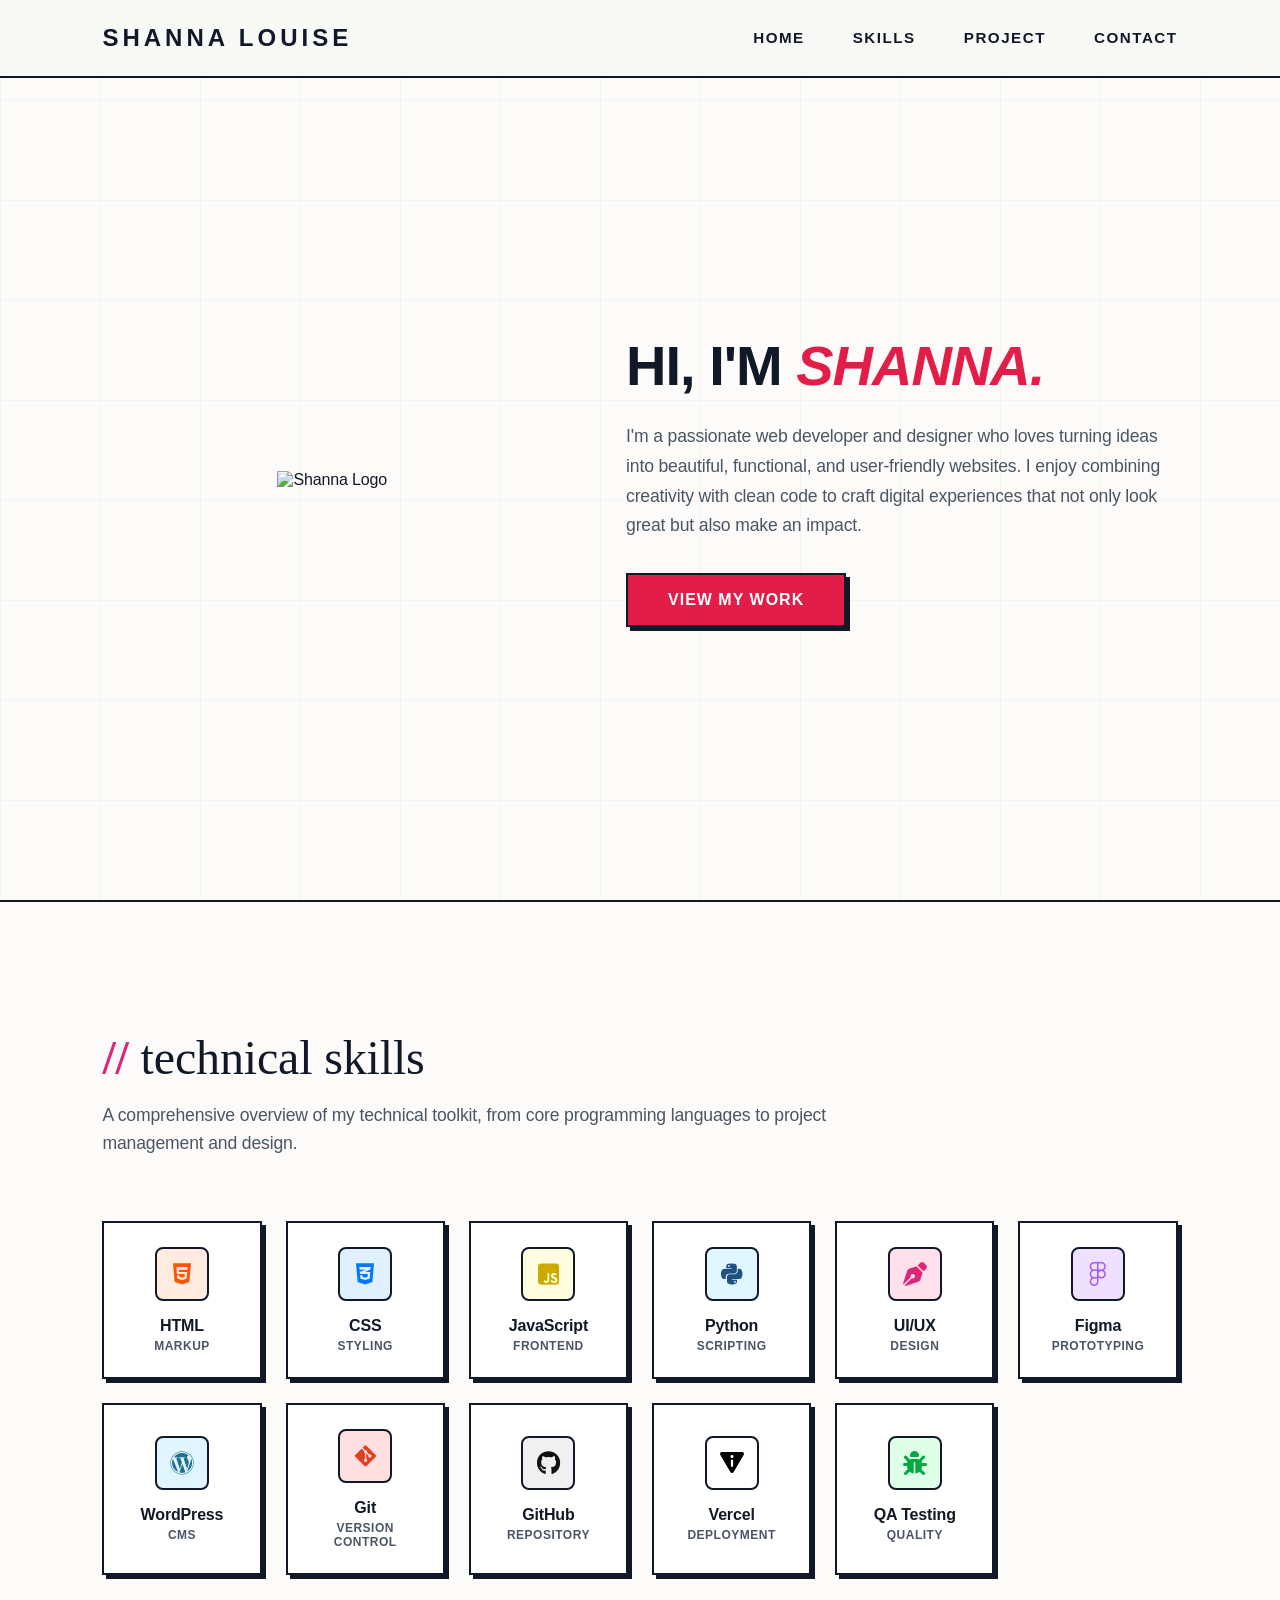
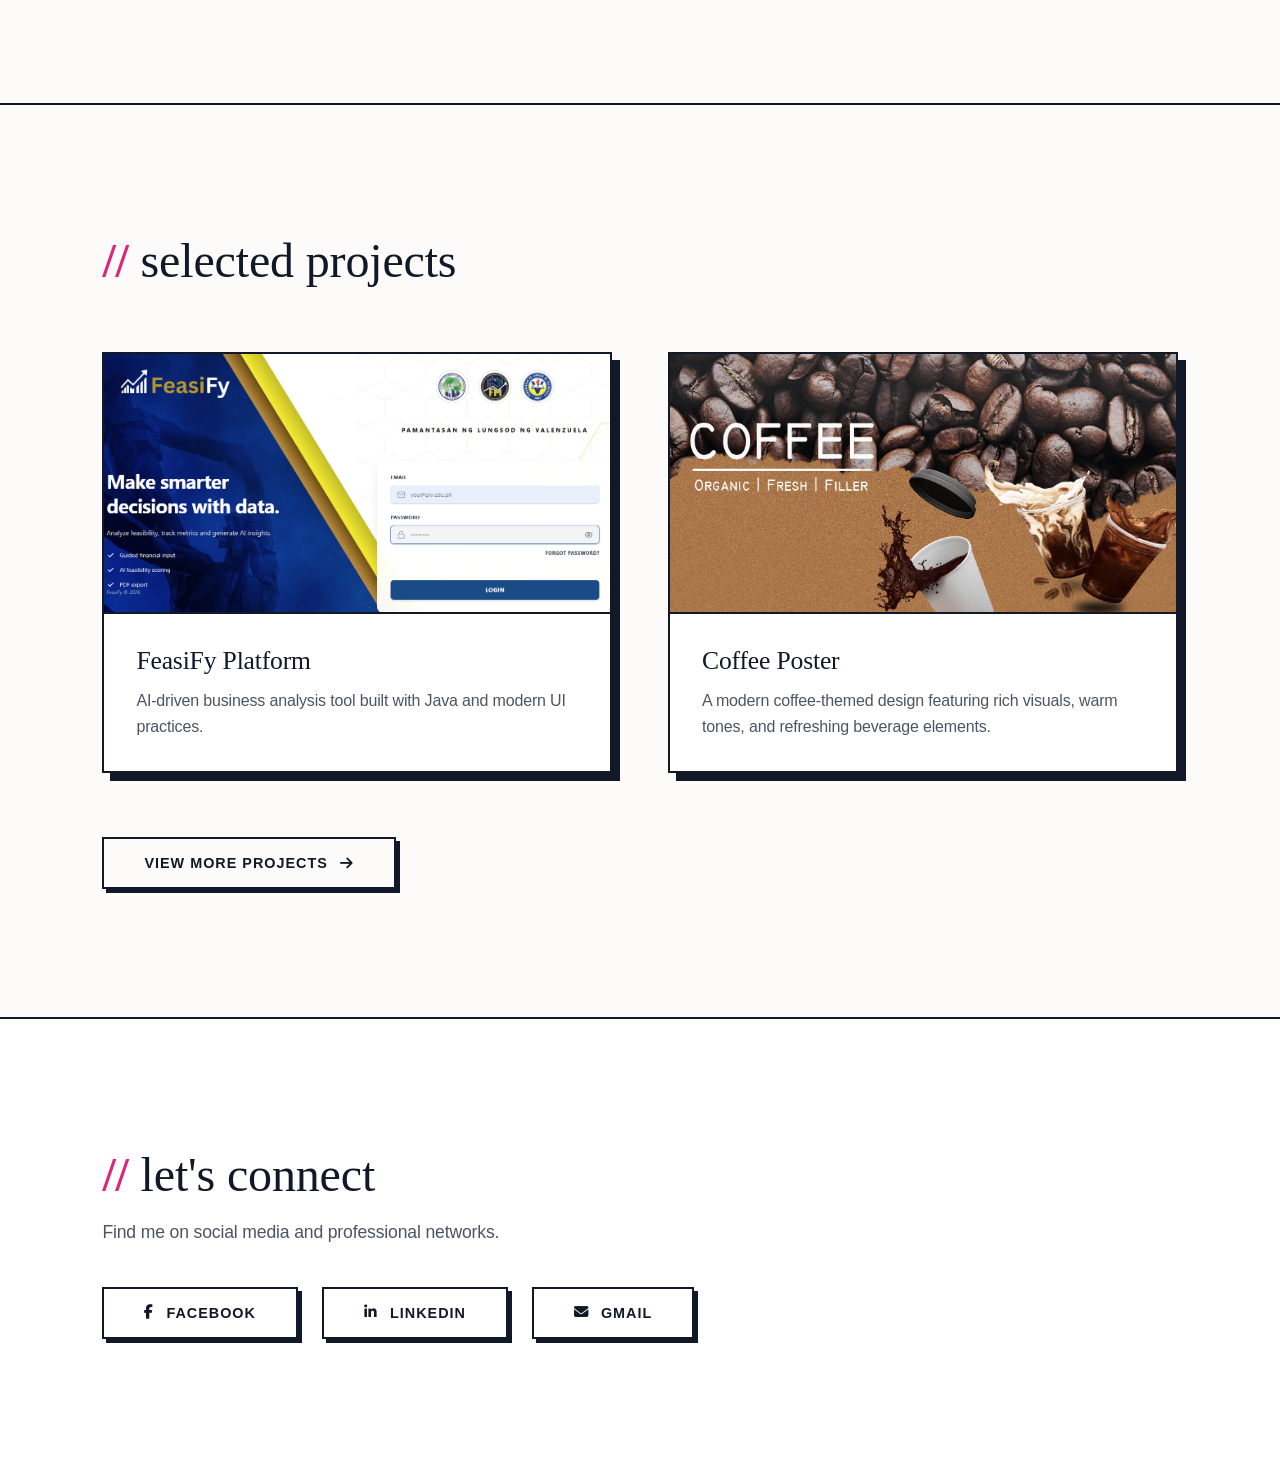
==== index.html @ c4af4985 "Initial commit of my portfolio" ====
<!DOCTYPE html>
<html lang="en">
<head>
    <meta charset="UTF-8">
    <meta name="viewport" content="width=device-width, initial-scale=1.0">
    <title>Creative Portfolio</title>
    <link rel="stylesheet" href="css/style.css">
    <link rel="stylesheet" href="https://cdnjs.cloudflare.com/ajax/libs/font-awesome/6.4.0/css/all.min.css">
</head>
<body>

    <nav class="navbar">
        <div class="logo">
            <a href="#home">
                <!-- Changed to your clean, pink text logo -->
                <span class="logo-text">SHANNA LOUISE</span>
            </a>
        </div>
        <ul class="nav-links">
            <li><a href="#home">Home</a></li>
            <li><a href="#skills">Skills</a></li>
            <li><a href="#project">Project</a></li>
            <li><a href="#contact">Contact</a></li>
        </ul>
    </nav>

    <section id="home" class="hero">
        <div class="hero-split-container">
            <!-- Left Side: Logo Element -->
            <div class="hero-left">
                <div class="brand-logo-wrapper">
                    <img src="images/logo.png" alt="Shanna Logo" class="teardrop-logo">
                </div>
            </div>

            <!-- Right Side: Text Letters and Button Group -->
            <div class="hero-right">
                <h1>HI, I'M <span class="highlight">SHANNA.</span></h1>
                <p class="hero-lead">
                    I'm a passionate web developer and designer who loves turning ideas into
                    beautiful, functional, and user-friendly websites. I enjoy combining creativity
                    with clean code to craft digital experiences that not only look great but also
                    make an impact.
                </p>
                <div class="hero-action-group">
                    <a href="#project" class="btn-main">View My Work</a>
                </div>
            </div>
        </div>
    </section>

    <section id="skills" class="skills-section">
        <div class="section-header">
            <h2>Technical Skills</h2>
            <p>A comprehensive overview of my technical toolkit, from core programming languages to project management and design.</p>
        </div>

        <div class="skills-grid">
            <div class="skill-card">
                <div class="skill-icon icon-html"><i class="fab fa-html5"></i></div>
                <h3>HTML</h3>
                <span class="skill-sub">Markup</span>
            </div>
            <div class="skill-card">
                <div class="skill-icon icon-css"><i class="fab fa-css3-alt"></i></div>
                <h3>CSS</h3>
                <span class="skill-sub">Styling</span>
            </div>
            <div class="skill-card">
                <div class="skill-icon icon-js"><i class="fab fa-js-square"></i></div>
                <h3>JavaScript</h3>
                <span class="skill-sub">Frontend</span>
            </div>
            <div class="skill-card">
                <div class="skill-icon icon-python"><i class="fab fa-python"></i></div>
                <h3>Python</h3>
                <span class="skill-sub">Scripting</span>
            </div>
            <div class="skill-card">
                <div class="skill-icon icon-uiux"><i class="fa-solid fa-pen-nib"></i></div>
                <h3>UI/UX</h3>
                <span class="skill-sub">Design</span>
            </div>
            <div class="skill-card">
                <div class="skill-icon icon-figma"><i class="fab fa-figma"></i></div>
                <h3>Figma</h3>
                <span class="skill-sub">Prototyping</span>
            </div>
            <div class="skill-card">
                <div class="skill-icon icon-wordpress"><i class="fab fa-wordpress"></i></div>
                <h3>WordPress</h3>
                <span class="skill-sub">CMS</span>
            </div>
            <div class="skill-card">
                <div class="skill-icon icon-git"><i class="fab fa-git-alt"></i></div>
                <h3>Git</h3>
                <span class="skill-sub">Version Control</span>
            </div>
            <div class="skill-card">
                <div class="skill-icon icon-github"><i class="fab fa-github"></i></div>
                <h3>GitHub</h3>
                <span class="skill-sub">Repository</span>
            </div>
            <div class="skill-card">
                <div class="skill-icon icon-vercel"><i class="fa-solid fa-triangle-exclamation" style="transform: rotate(180deg);"></i></div>
                <h3>Vercel</h3>
                <span class="skill-sub">Deployment</span>
            </div>
            <div class="skill-card">
                <div class="skill-icon icon-qa"><i class="fa-solid fa-bug"></i></div>
                <h3>QA Testing</h3>
                <span class="skill-sub">Quality</span>
            </div>
        </div>
    </section>

    <section id="project" class="portfolio-section">
        <div class="section-header">
            <h2>Selected Projects</h2>
        </div>

        <div class="grid">
            <div class="card">
                <div class="card-img" style="background-image: url('Images/Feasify-Web.png');"></div>
                <div class="card-info">
                    <h3>FeasiFy Platform</h3>
                    <p>AI-driven business analysis tool built with Java and modern UI practices.</p>
                </div>
            </div>
            <div class="card">
                <div class="card-img" style="background-image: url('Images/Hilario_CoffeePoster.jpg');"></div>
                <div class="card-info">
                    <h3>Coffee Poster</h3>
                    <p>A modern coffee-themed design featuring rich visuals, warm tones, and refreshing beverage elements.</p>
                </div>
            </div>
        </div>

        <div class="portfolio-action">
            <a href="projects.html" class="btn-outline" target="_blank">View More Projects <i class="fa-solid fa-arrow-right"></i></a>
        </div>
    </section>

    <section id="contact" class="connect-section">
        <div class="section-header">
            <h2>Let's Connect</h2>
            <p>Find me on social media and professional networks.</p>
        </div>
        <div class="social-links">
            <a href="https://www.facebook.com/louise.hilario.03/" target="_blank" class="social-btn facebook">
                <i class="fab fa-facebook-f"></i> Facebook
            </a>
            <a href="https://www.linkedin.com/in/shanna-louise-hilario-903343402?utm_source=share_via&utm_content=profile&utm_medium=member_android" target="_blank" class="social-btn linkedin">
                <i class="fab fa-linkedin-in"></i> LinkedIn
            </a>
            <a href="mailto:louisehilario04@gmail.com" class="social-btn gmail">
                <i class="fa-solid fa-envelope"></i> Gmail
            </a>
        </div>
    </section>

    <script src="js/script.js"></script>
</body>
</html>
---- css/style.css ----
/* ==========================================================================
   1. GLOBAL RESET & DESIGN VARIABLES
   ========================================================================== */
:root {
    --bg-color: #fcfbfa; /* Elegant, premium gallery museum white */
    --card-bg: #ffffff; /* Pure paper white */
    --border-color: #111827; /* High-contrast crisp structural lines */
    --accent-color: #db2777; /* Unified vibrant pink */
    --accent-glow: rgba(219, 39, 119, 0.15);
    --text-main: #111827; /* Deep obsidian black */
    --text-muted: #4b5563; /* Editorial slate gray */
}

* {
    margin: 0;
    padding: 0;
    box-sizing: border-box;
    scroll-behavior: smooth;
}

body {
    background-color: var(--bg-color);
    color: var(--text-main);
    font-family: 'Segoe UI', Tahoma, Geneva, Verdana, sans-serif;
    overflow-x: hidden;
    letter-spacing: -0.01em;
}

/* Custom Selection Highlight */
::selection {
    background: var(--accent-color);
    color: #ffffff;
}

/* ==========================================================================
   2. NAVIGATION BAR (Minimal Stark Layout)
   ========================================================================== */
.navbar {
    display: flex;
    justify-content: space-between;
    align-items: center;
    padding: 1.5rem 8%;
    position: fixed;
    width: 100%;
    top: 0;
    z-index: 1000;
    background: rgba(252, 251, 250, 0.85);
    backdrop-filter: blur(20px);
    border-bottom: 2px solid var(--border-color);
}

    .navbar .logo {
        display: flex;
        align-items: center;
    }

        .navbar .logo a {
            text-decoration: none;
        }

.logo-text {
    color: var(--text-main);
    font-size: 1.5rem;
    font-weight: 900;
    letter-spacing: 4px;
    text-transform: uppercase;
    position: relative;
    transition: color 0.3s ease;
}

    .logo-text:hover {
        color: var(--accent-color);
    }

.nav-links {
    display: flex;
    list-style: none;
    gap: 3rem;
}

    .nav-links a {
        color: var(--text-main);
        text-decoration: none;
        font-weight: 600;
        font-size: 0.95rem;
        text-transform: uppercase;
        letter-spacing: 1.5px;
        position: relative;
        padding-bottom: 4px;
    }

        /* Architectural bottom line animation */
        .nav-links a::after {
            content: '';
            position: absolute;
            bottom: 0;
            left: 0;
            width: 0;
            height: 2px;
            background-color: var(--accent-color);
            transition: width 0.3s cubic-bezier(0.25, 1, 0.5, 1);
        }

        .nav-links a:hover::after {
            width: 100%;
        }

/* ==========================================================================
   3. HERO SECTION (Side-by-Side Split Layout Overhaul)
   ========================================================================== */
.hero {
    min-height: 100vh;
    display: flex;
    align-items: center;
    justify-content: center;
    padding: 140px 8% 80px 8%;
    position: relative;
    background-image: linear-gradient(to right, rgba(17, 24, 39, 0.03) 1px, transparent 1px), linear-gradient(to bottom, rgba(17, 24, 39, 0.03) 1px, transparent 1px);
    background-size: 100px 100px;
}

/* Flex container splitting left and right sections evenly */
.hero-split-container {
    display: grid;
    grid-template-columns: 1fr 1.2fr; /* Left side slightly narrower than text side */
    gap: 4rem;
    align-items: center;
    width: 100%;
    max-width: 1200px;
    z-index: 5;
}

/* Left Column Styling (Logo Container) */
.hero-left {
    display: flex;
    justify-content: center;
    align-items: center;
}

.brand-logo-wrapper {
    position: relative;
    display: inline-block;
}

/* Keeps your teardrop logo safe and structured */
.teardrop-logo {
    max-width: 280px;
    width: 100%;
    height: auto;
    display: block;
}

/* Right Column Styling (Letters & Content alignment) */
.hero-right {
    display: flex;
    flex-direction: column;
    align-items: flex-start; /* Aligns all text and buttons to the left */
    text-align: left;
}

    .hero-right h1 {
        font-size: 3.5rem;
        font-weight: 700;
        letter-spacing: -1px;
        margin-bottom: 1.5rem;
        color: var(--text-main);
    }

    .hero-right .highlight {
        color: #e11d48; /* Your beautiful deep pink signature color accent */
        font-style: italic;
    }

    .hero-right .hero-lead {
        color: var(--text-muted);
        font-size: 1.1rem;
        line-height: 1.7;
        margin-bottom: 2rem;
        max-width: 540px; /* Prevents long sentences from stretching too wide */
    }

/* Button Group Setup */
.hero-action-group {
    display: flex;
    gap: 1rem;
}

.btn-main {
    display: inline-block;
    background-color: #e11d48;
    color: #ffffff;
    font-weight: 700;
    text-transform: uppercase;
    letter-spacing: 1px;
    padding: 1rem 2.5rem;
    border: 2px solid var(--border-color);
    text-decoration: none;
    box-shadow: 4px 4px 0px var(--border-color);
    transition: all 0.2s ease;
}

    .btn-main:hover {
        transform: translate(-3px, -3px);
        box-shadow: 7px 7px 0px var(--border-color);
    }

/* Responsive adjustment for mobile screen sizes */
@media (max-width: 868px) {
    .hero-split-container {
        grid-template-columns: 1fr; /* Stacks vertically back to standard layout on mobile */
        gap: 2.5rem;
    }

    .hero-right {
        align-items: center;
        text-align: center;
    }

        .hero-right .hero-lead {
            margin-left: auto;
            margin-right: auto;
        }
}

/* ==========================================================================
   4. SKILLS GRID (Stark Interactive Cards)
   ========================================================================== */
.skills-section, .portfolio-section, .connect-section {
    padding: 8rem 8%;
    border-top: 2px solid var(--border-color);
}

.section-header {
    text-align: left; /* Shifted to clean left layout to break ordinary centering patterns */
    max-width: 800px;
    margin-bottom: 4rem;
    position: relative;
}

    .section-header h2 {
        font-family: 'Georgia', 'Times New Roman', serif;
        font-size: 3rem;
        font-weight: 400;
        margin-bottom: 1rem;
        color: var(--text-main);
        text-transform: lowercase; /* Artistic subversion */
    }

        .section-header h2::before {
            content: '// ';
            color: var(--accent-color);
            font-weight: 700;
        }

    .section-header p {
        font-size: 1.1rem;
        color: var(--text-muted);
        line-height: 1.6;
    }

.skills-grid {
    display: grid;
    grid-template-columns: repeat(auto-fill, minmax(140px, 1fr));
    gap: 1.5rem;
}

.skill-card {
    background: var(--card-bg);
    border: 2px solid var(--border-color);
    padding: 1.5rem 1rem;
    text-align: center;
    display: flex;
    flex-direction: column;
    align-items: center;
    justify-content: center;
    box-shadow: 4px 4px 0px var(--border-color);
    transition: all 0.25s cubic-bezier(0.075, 0.82, 0.165, 1);
}

    .skill-card:hover {
        transform: translate(-4px, -4px);
        box-shadow: 8px 8px 0px var(--accent-color);
        border-color: var(--border-color);
    }

.skill-icon {
    width: 54px;
    height: 54px;
    border-radius: 8px;
    border: 2px solid var(--border-color);
    display: flex;
    align-items: center;
    justify-content: center;
    font-size: 1.5rem;
    margin-bottom: 1rem;
}

/* Distinct flat solid pop colors */
.icon-html {
    background: #ffebe0;
    color: #ff5500;
}

.icon-css {
    background: #e0f0ff;
    color: #0077ff;
}

.icon-js {
    background: #fffde0;
    color: #ccaa00;
}

.icon-python {
    background: #e0f7ff;
    color: #205080;
}

.icon-uiux {
    background: #ffe0eb;
    color: #db2777;
}

.icon-figma {
    background: #f0e0ff;
    color: #a259ff;
}

.icon-wordpress {
    background: #e0f5ff;
    color: #207090;
}

.icon-git {
    background: #ffe0e0;
    color: #e04020;
}

.icon-github {
    background: #f0f0f0;
    color: #101010;
}

.icon-vercel {
    background: #ffffff;
    color: #000000;
}

.icon-qa {
    background: #e0ffe8;
    color: #00aa40;
}

.skill-card h3 {
    font-size: 1rem;
    font-weight: 800;
    color: var(--text-main);
    margin-bottom: 0.25rem;
}

.skill-sub {
    font-size: 0.75rem;
    font-weight: 600;
    text-transform: uppercase;
    letter-spacing: 0.5px;
    color: var(--text-muted);
}

/* ==========================================================================
   5. SELECTED PROJECTS SECTION (Asymmetrical Editorial Grid)
   ========================================================================== */
.grid {
    display: grid;
    grid-template-columns: repeat(auto-fit, minmax(340px, 1fr));
    gap: 3.5rem;
    margin-bottom: 4rem;
}

.card {
    background: var(--card-bg);
    border: 2px solid var(--border-color);
    overflow: hidden;
    box-shadow: 8px 8px 0px var(--border-color);
    transition: all 0.3s cubic-bezier(0.19, 1, 0.22, 1);
}

    /* Dynamic shifting look on hover */
    .card:hover {
        transform: translate(-6px, -6px);
        box-shadow: 14px 14px 0px var(--accent-color);
    }

.card-img {
    height: 260px;
    background-size: cover;
    background-position: center;
    border-bottom: 2px solid var(--border-color);
    filter: grayscale(20%);
    transition: filter 0.3s ease;
}

.card:hover .card-img {
    filter: grayscale(0%);
}

.card-info {
    padding: 2rem;
}

    .card-info h3 {
        font-family: 'Georgia', 'Times New Roman', serif;
        font-size: 1.6rem;
        font-weight: 400;
        margin-bottom: 0.75rem;
    }

    .card-info p {
        color: var(--text-muted);
        font-size: 1rem;
        line-height: 1.6;
    }

.portfolio-action {
    display: flex;
    justify-content: flex-start; /* Aligns clean with left headers */
}

.btn-outline {
    display: inline-flex;
    align-items: center;
    gap: 0.75rem;
    padding: 1rem 2.5rem;
    font-size: 0.9rem;
    font-weight: 700;
    text-transform: uppercase;
    letter-spacing: 1px;
    color: var(--text-main);
    background: transparent;
    border: 2px solid var(--border-color);
    box-shadow: 4px 4px 0px var(--border-color);
    text-decoration: none;
    transition: all 0.2s ease;
}

    .btn-outline:hover {
        background: var(--text-main);
        color: #ffffff;
        transform: translate(-2px, -2px);
        box-shadow: 6px 6px 0px var(--accent-color);
    }

/* ==========================================================================
   6. SOCIAL FOOTER SECTION
   ========================================================================== */
.connect-section {
    background: var(--card-bg);
}

    /* Fixes the distance layout from image_e4aa59.png */
    .connect-section .section-header {
        margin-bottom: 2.5rem; /* Creates breathing room between text and buttons */
    }

    .connect-section .social-links {
        display: flex;
        justify-content: flex-start;
        gap: 1.5rem;
        flex-wrap: wrap; /* Keeps it clean and responsive on smaller screens */
    }

.social-btn {
    display: inline-flex;
    align-items: center;
    gap: 0.75rem;
    padding: 1rem 2.5rem;
    border: 2px solid var(--border-color);
    font-weight: 700;
    text-transform: uppercase;
    letter-spacing: 1px;
    font-size: 0.9rem;
    text-decoration: none;
    box-shadow: 4px 4px 0px var(--border-color);
    transition: all 0.2s ease;
}

/* Consistent crisp white backgrounds for the brutalist theme */
.facebook {
    background-color: #ffffff;
    color: var(--text-main);
}

.linkedin {
    background-color: #ffffff;
    color: var(--text-main);
}

.gmail {
    background-color: #ffffff;
    color: var(--text-main);
}

.social-btn:hover {
    transform: translate(-3px, -3px);
    box-shadow: 7px 7px 0px var(--accent-color);
}

/* ==========================================================================
   7. PHOTO OVERLAY LIGHTBOX MODAL
   ========================================================================== */
.overlay-modal {
    display: none;
    position: fixed;
    z-index: 2000;
    left: 0;
    top: 0;
    width: 100%;
    height: 100%;
    background-color: rgba(17, 24, 39, 0.95);
    backdrop-filter: blur(10px);
    justify-content: center;
    align-items: center;
    opacity: 0;
    transition: opacity 0.3s ease;
}

    .overlay-modal.active {
        display: flex;
        opacity: 1;
    }

.overlay-content {
    max-width: 80%;
    max-height: 80vh;
    border: 3px solid #ffffff;
    box-shadow: 20px 20px 0px var(--accent-color);
    transform: scale(0.95);
    transition: transform 0.3s ease;
}

.overlay-modal.active .overlay-content {
    transform: scale(1);
}

.overlay-close {
    position: absolute;
    top: 2rem;
    right: 3rem;
    color: #ffffff;
    font-size: 3rem;
    font-weight: 300;
    cursor: pointer;
    transition: color 0.2s ease;
}

    .overlay-close:hover {
        color: var(--accent-color);
    }

/* ==========================================================================
   8. RESPONSIVE MEDIA ADJUSTMENTS
   ========================================================================== */
@media (max-width: 992px) {
    .hero-content h1 {
        font-size: 3.5rem;
    }
}

@media (max-width: 768px) {
    .navbar {
        padding: 1rem 5%;
    }

    .nav-links {
        display: none;
    }
    /* Dropdown navigation or side draw trigger can go here */
    .hero-content h1 {
        font-size: 2.8rem;
    }

    .hero-logo {
        width: 160px;
        height: 160px;
    }

    .skills-section, .portfolio-section, .connect-section {
        padding: 5rem 5%;
    }

    .section-header h2 {
        font-size: 2.3rem;
    }
}
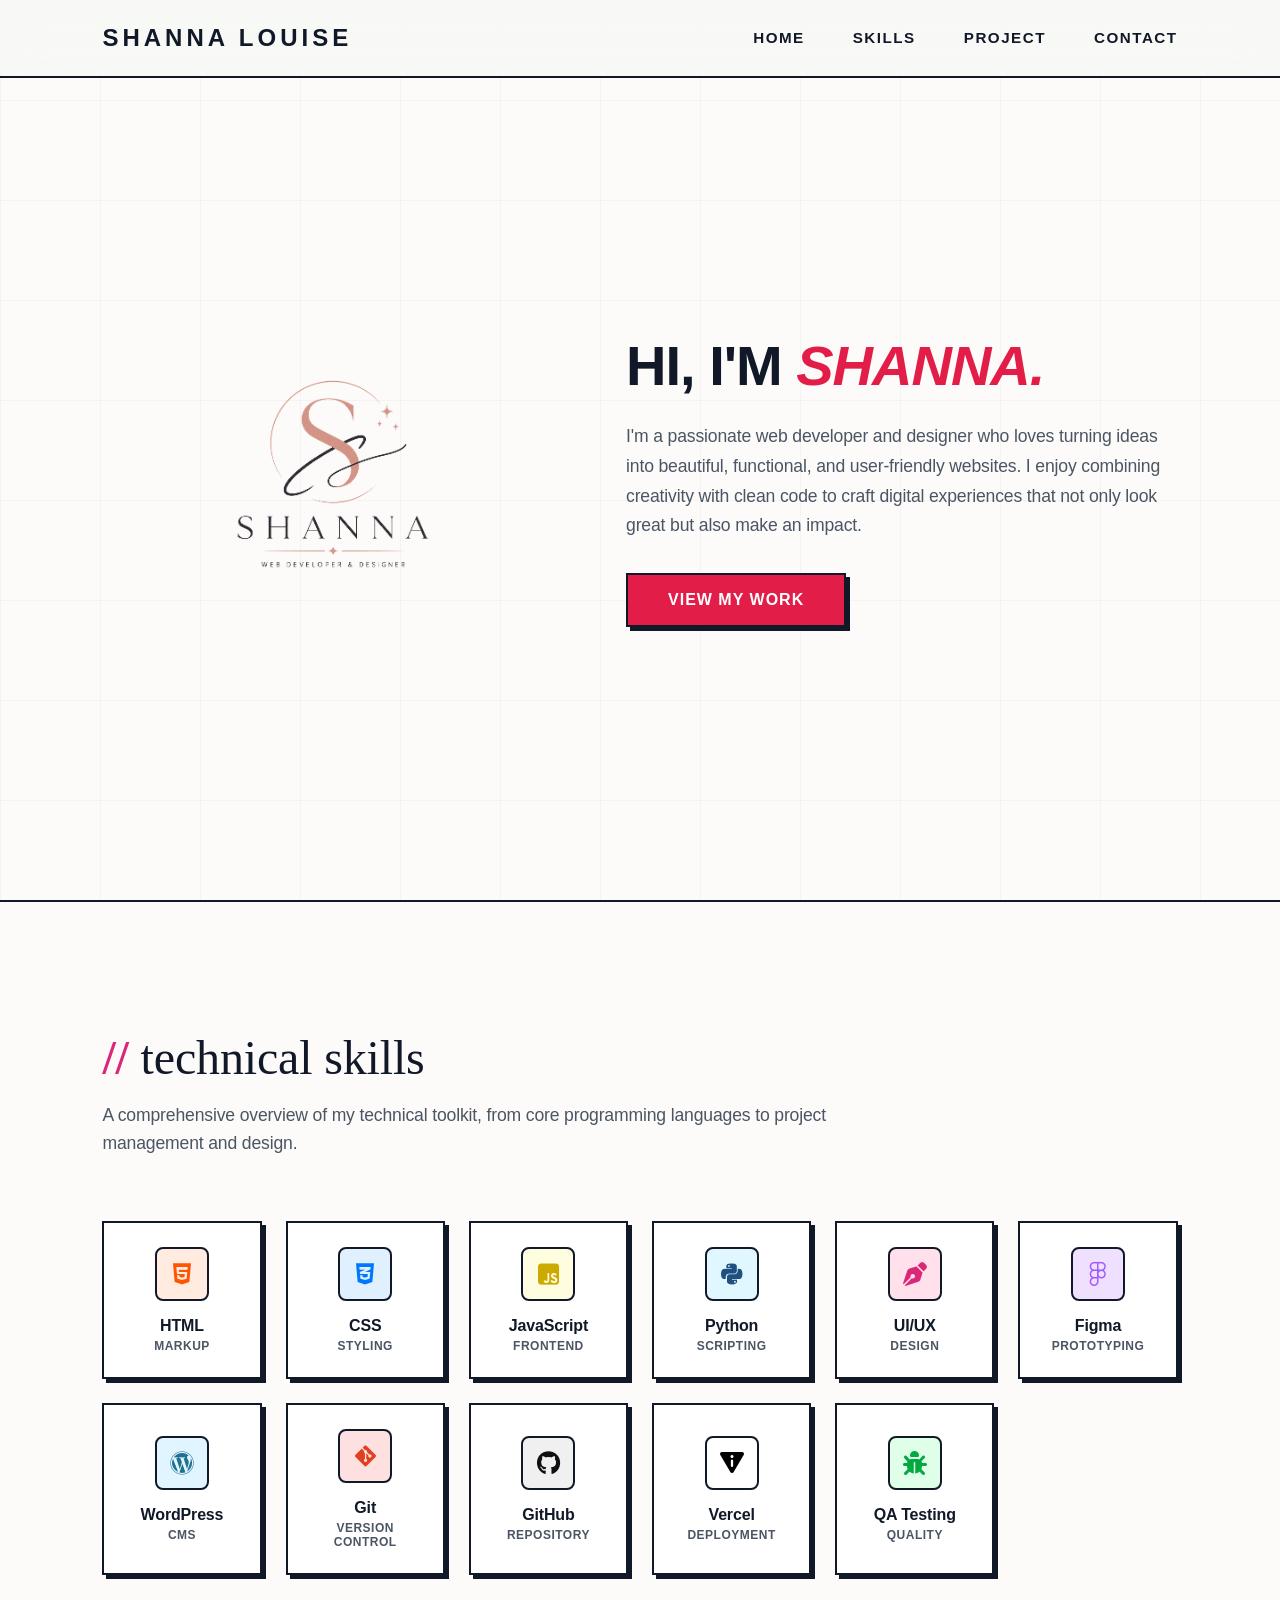
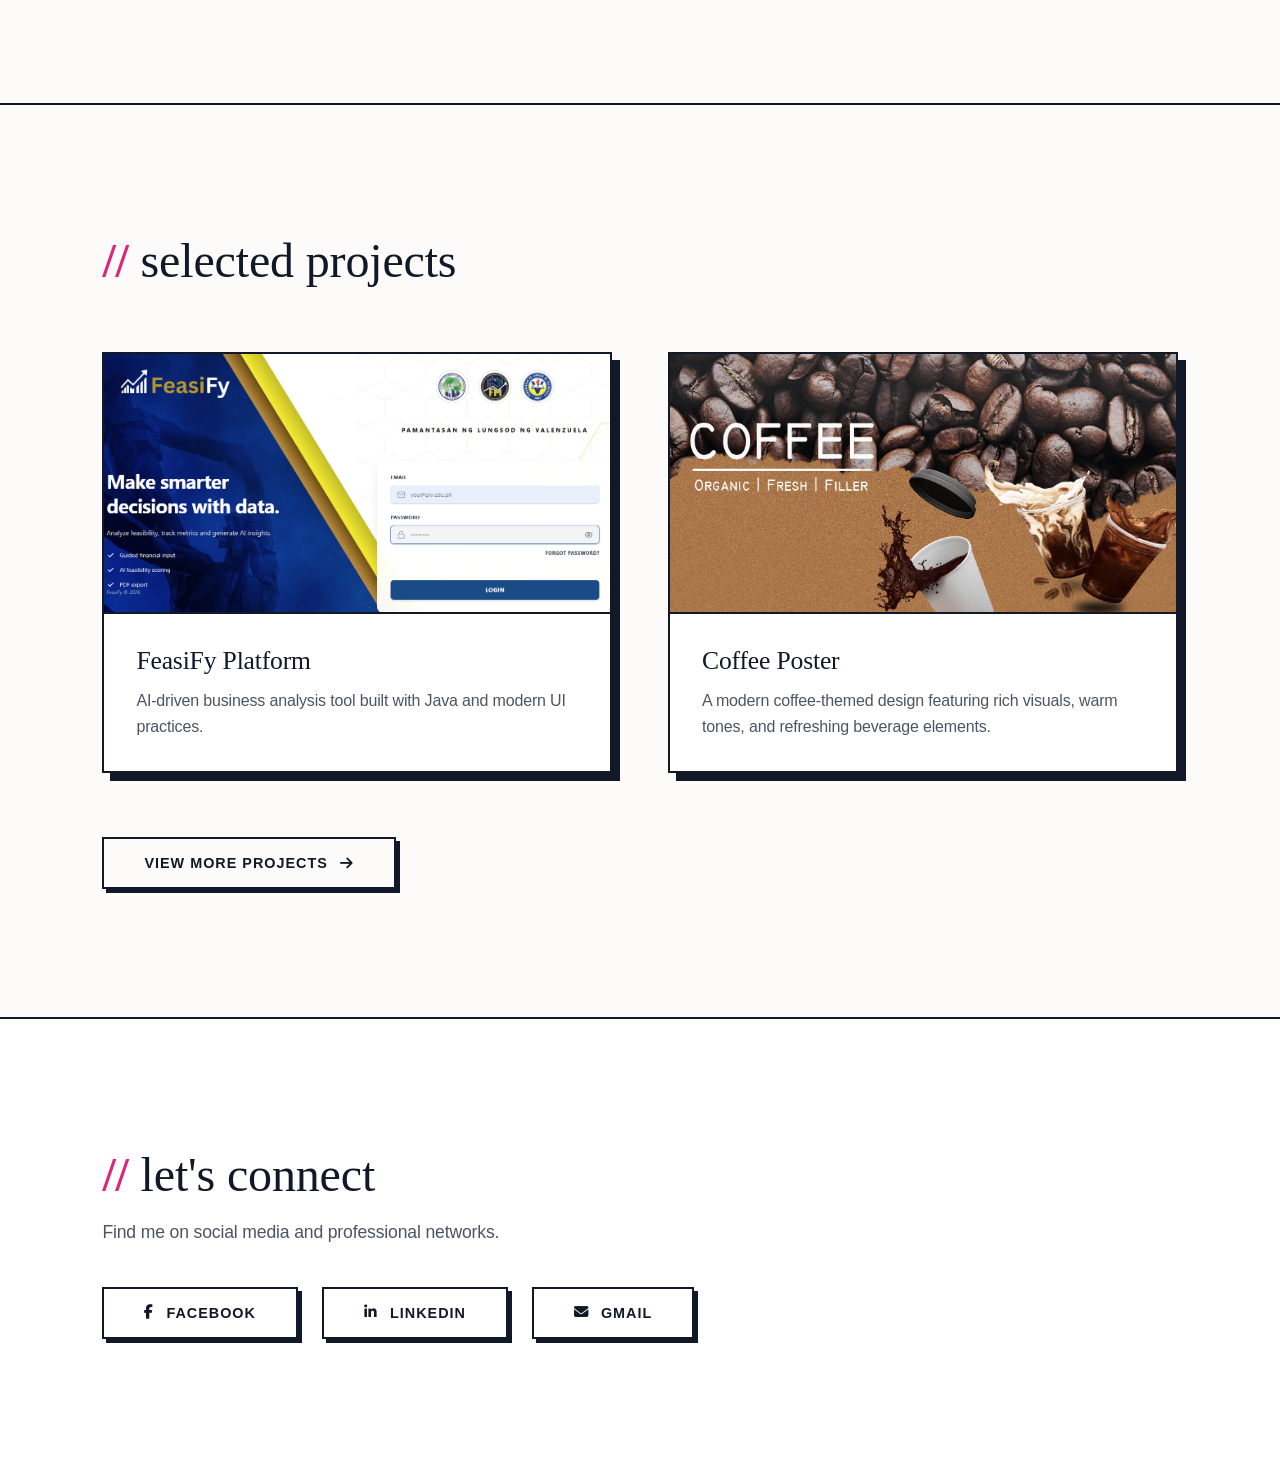
==== commit 882054ac: "Update portfolio content" ====
--- a/index.html
+++ b/index.html
@@ -29,7 +29,7 @@
             <!-- Left Side: Logo Element -->
             <div class="hero-left">
                 <div class="brand-logo-wrapper">
-                    <img src="images/logo.png" alt="Shanna Logo" class="teardrop-logo">
+                    <img src="Images/Shanna_Logo.png" alt="Shanna Logo" class="teardrop-logo">
                 </div>
             </div>
 
